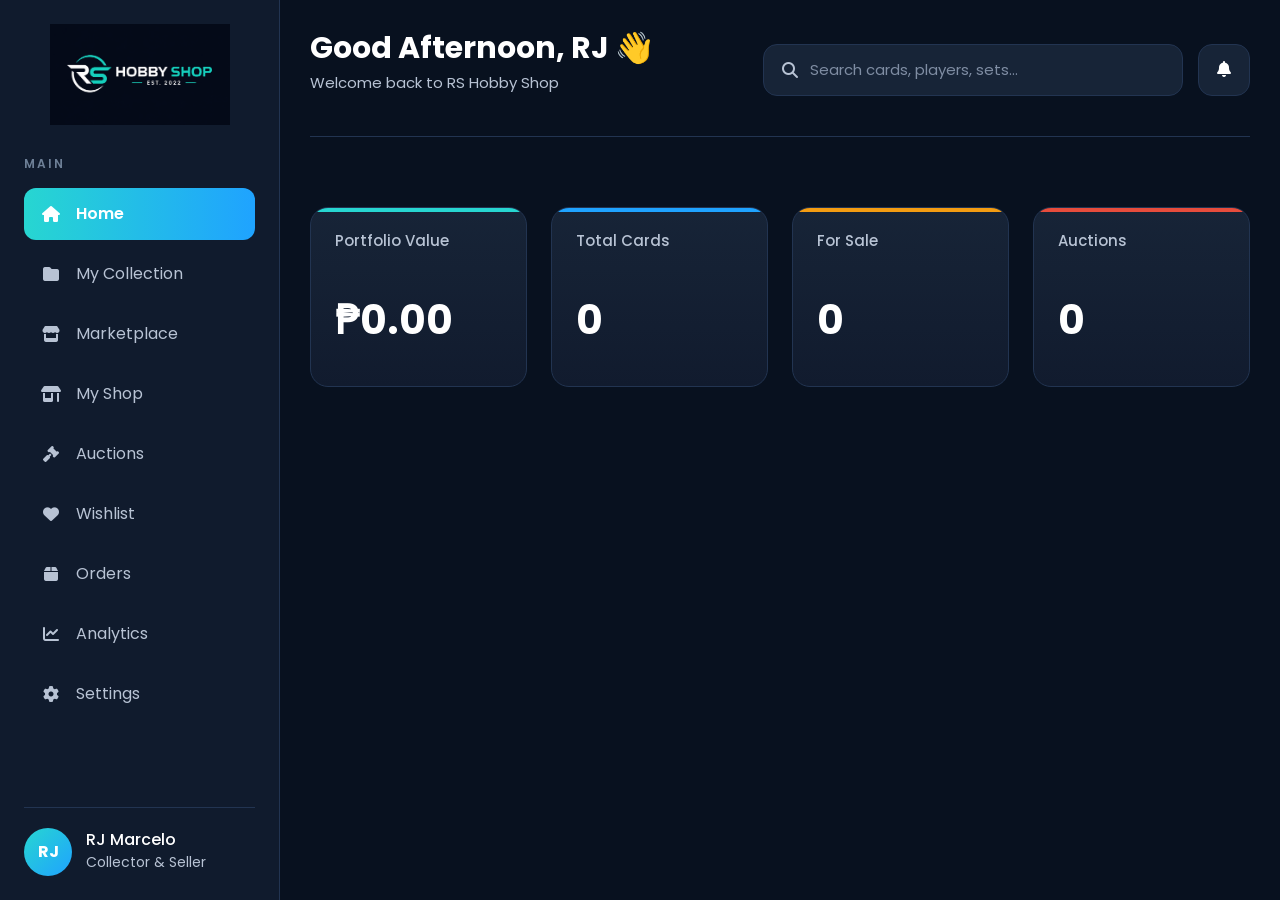
==== index.html @ eaac7795 "Initial commit" ====
<!DOCTYPE html>
<html lang="en">

<head>

    <meta charset="UTF-8">
    <meta name="viewport" content="width=device-width, initial-scale=1">

    <title>RS Hobby Shop</title>

    <!-- Bootstrap -->

    <link href="https://cdn.jsdelivr.net/npm/bootstrap@5.3.7/dist/css/bootstrap.min.css" rel="stylesheet">

    <!-- Google Font -->

    <link rel="preconnect" href="https://fonts.googleapis.com">
    <link rel="preconnect" href="https://fonts.gstatic.com" crossorigin>

    <link href="https://fonts.googleapis.com/css2?family=Poppins:wght@300;400;500;600;700&display=swap"
        rel="stylesheet">

    <!-- Font Awesome -->

    <link rel="stylesheet"
        href="https://cdnjs.cloudflare.com/ajax/libs/font-awesome/6.7.2/css/all.min.css">

    <!-- Custom CSS -->

    <link rel="stylesheet" href="css/style.css">

</head>

<body>

<div class="app">

    <!-- ========================= -->
    <!-- SIDEBAR                   -->
    <!-- ========================= -->

    <aside class="sidebar">

        <div class="logo text-center">

            <img src="images/logos/logo.png" alt="RS Hobby Shop">

        </div>

        <div class="menu-label">
            MAIN
        </div>

        <nav>

            <a class="active" href="#">
                <i class="fa-solid fa-house"></i>
                <span>Home</span>
            </a>

            <a href="pages/collection.html">
                <i class="fa-solid fa-folder"></i>
                <span>My Collection</span>
            </a>

            <a href="#">
                <i class="fa-solid fa-store"></i>
                <span>Marketplace</span>
            </a>

            <a href="#">
                <i class="fa-solid fa-shop"></i>
                <span>My Shop</span>
            </a>

            <a href="#">
                <i class="fa-solid fa-gavel"></i>
                <span>Auctions</span>
            </a>

            <a href="#">
                <i class="fa-solid fa-heart"></i>
                <span>Wishlist</span>
            </a>

            <a href="#">
                <i class="fa-solid fa-box"></i>
                <span>Orders</span>
            </a>

            <a href="#">
                <i class="fa-solid fa-chart-line"></i>
                <span>Analytics</span>
            </a>

            <a href="#">
                <i class="fa-solid fa-gear"></i>
                <span>Settings</span>
            </a>

        </nav>

        <div class="profile">

            <div class="profile-avatar">
                RJ
            </div>

            <div>

                <h6>RJ Marcelo</h6>

                <small>Collector & Seller</small>

            </div>

        </div>

    </aside>

    <!-- ========================= -->
    <!-- MAIN CONTENT              -->
    <!-- ========================= -->

    <main class="main-content">

        <!-- TOP BAR -->

        <header class="topbar">

            <div>

                <h2>Good Afternoon, RJ 👋</h2>

                <p>Welcome back to RS Hobby Shop</p>

            </div>

            <div class="top-right">

                <div class="search-box">

                    <i class="fa-solid fa-magnifying-glass"></i>

                    <input
                        type="text"
                        placeholder="Search cards, players, sets...">

                </div>

                <button class="notify">

                    <i class="fa-solid fa-bell"></i>

                </button>

            </div>

        </header>

        <!-- DASHBOARD -->

        <section class="dashboard">

            <div class="row g-4">

                <div class="col-lg-3">

                    <div class="stat-card">

                        <h5>Portfolio Value</h5>

                        <h2>₱0.00</h2>

                    </div>

                </div>

                <div class="col-lg-3">

                    <div class="stat-card">

                        <h5>Total Cards</h5>

                        <h2>0</h2>

                    </div>

                </div>

                <div class="col-lg-3">

                    <div class="stat-card">

                        <h5>For Sale</h5>

                        <h2>0</h2>

                    </div>

                </div>

                <div class="col-lg-3">

                    <div class="stat-card">

                        <h5>Auctions</h5>

                        <h2>0</h2>

                    </div>

                </div>

            </div>

        </section>

    </main>

</div>

<script src="https://cdn.jsdelivr.net/npm/bootstrap@5.3.7/dist/js/bootstrap.bundle.min.js"></script>

<script src="js/app.js"></script>

</body>

</html>
---- css/style.css ----
/* ======================================================
   RS Hobby Shop v0.1
   Main Stylesheet
====================================================== */

@import url("sidebar.css");
@import url("header.css");
@import url("dashboard.css");
@import url("responsive.css");

:root{

    --bg:#08111F;

    --sidebar:#101B2D;

    --card:#172437;

    --border:#223451;

    --primary:#27D6D1;

    --secondary:#1FA3FF;

    --text:#FFFFFF;

    --text-light:#B8C3D4;

}

*{

    margin:0;

    padding:0;

    box-sizing:border-box;

}

html,
body{

    height:100%;

}

body{

    background:var(--bg);

    color:var(--text);

    font-family:'Poppins',sans-serif;

}

.app{

    display:flex;

    min-height:100vh;

}
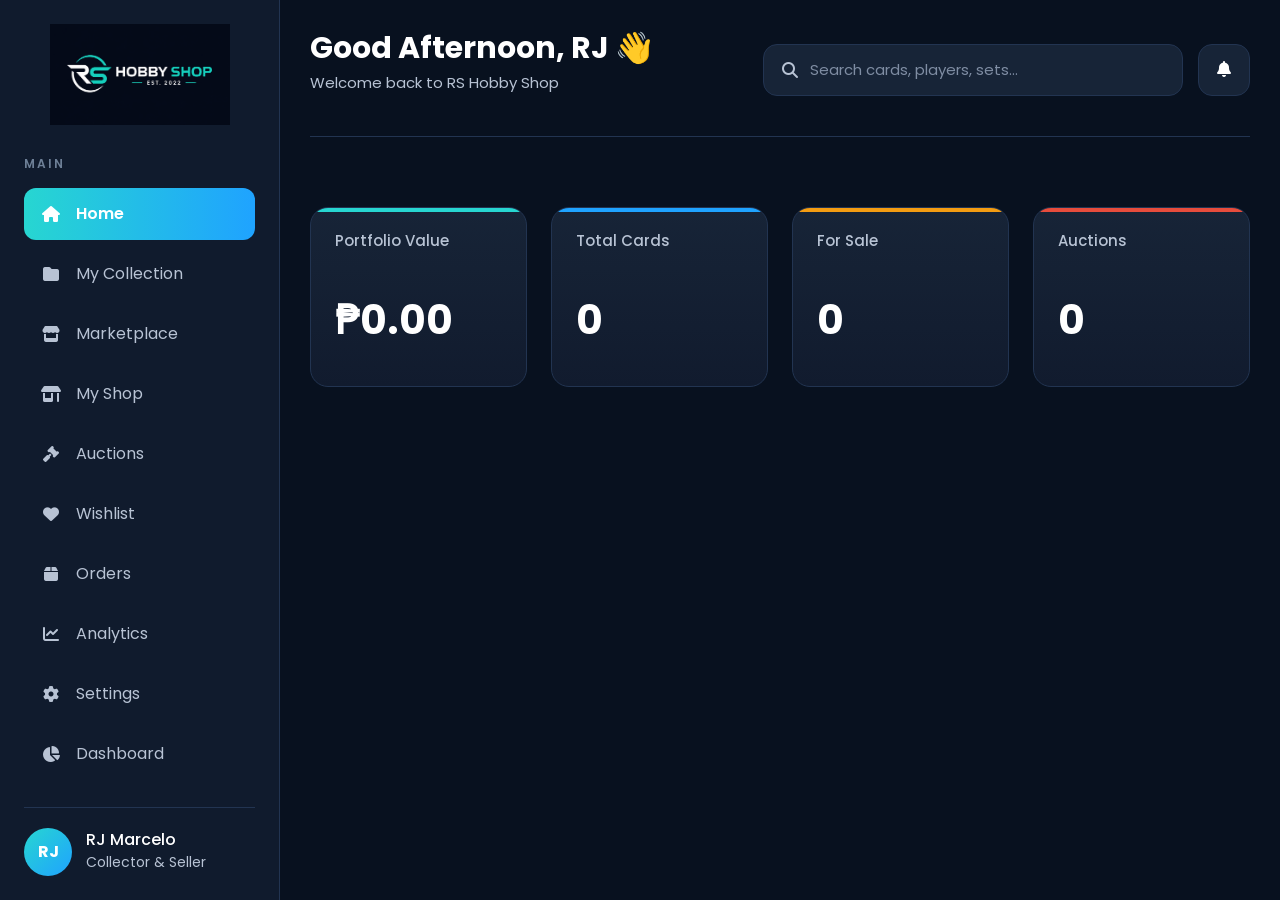
==== commit 03a72965: "Add files via upload" ====
--- a/index.html
+++ b/index.html
@@ -1,229 +1,238 @@
-<!DOCTYPE html>
-<html lang="en">
-
-<head>
-
-    <meta charset="UTF-8">
-    <meta name="viewport" content="width=device-width, initial-scale=1">
-
-    <title>RS Hobby Shop</title>
-
-    <!-- Bootstrap -->
-
-    <link href="https://cdn.jsdelivr.net/npm/bootstrap@5.3.7/dist/css/bootstrap.min.css" rel="stylesheet">
-
-    <!-- Google Font -->
-
-    <link rel="preconnect" href="https://fonts.googleapis.com">
-    <link rel="preconnect" href="https://fonts.gstatic.com" crossorigin>
-
-    <link href="https://fonts.googleapis.com/css2?family=Poppins:wght@300;400;500;600;700&display=swap"
-        rel="stylesheet">
-
-    <!-- Font Awesome -->
-
-    <link rel="stylesheet"
-        href="https://cdnjs.cloudflare.com/ajax/libs/font-awesome/6.7.2/css/all.min.css">
-
-    <!-- Custom CSS -->
-
-    <link rel="stylesheet" href="css/style.css">
-
-</head>
-
-<body>
-
-<div class="app">
-
-    <!-- ========================= -->
-    <!-- SIDEBAR                   -->
-    <!-- ========================= -->
-
-    <aside class="sidebar">
-
-        <div class="logo text-center">
-
-            <img src="images/logos/logo.png" alt="RS Hobby Shop">
-
-        </div>
-
-        <div class="menu-label">
-            MAIN
-        </div>
-
-        <nav>
-
-            <a class="active" href="#">
-                <i class="fa-solid fa-house"></i>
-                <span>Home</span>
-            </a>
-
-            <a href="pages/collection.html">
-                <i class="fa-solid fa-folder"></i>
-                <span>My Collection</span>
-            </a>
-
-            <a href="#">
-                <i class="fa-solid fa-store"></i>
-                <span>Marketplace</span>
-            </a>
-
-            <a href="#">
-                <i class="fa-solid fa-shop"></i>
-                <span>My Shop</span>
-            </a>
-
-            <a href="#">
-                <i class="fa-solid fa-gavel"></i>
-                <span>Auctions</span>
-            </a>
-
-            <a href="#">
-                <i class="fa-solid fa-heart"></i>
-                <span>Wishlist</span>
-            </a>
-
-            <a href="#">
-                <i class="fa-solid fa-box"></i>
-                <span>Orders</span>
-            </a>
-
-            <a href="#">
-                <i class="fa-solid fa-chart-line"></i>
-                <span>Analytics</span>
-            </a>
-
-            <a href="#">
-                <i class="fa-solid fa-gear"></i>
-                <span>Settings</span>
-            </a>
-
-        </nav>
-
-        <div class="profile">
-
-            <div class="profile-avatar">
-                RJ
-            </div>
-
-            <div>
-
-                <h6>RJ Marcelo</h6>
-
-                <small>Collector & Seller</small>
-
-            </div>
-
-        </div>
-
-    </aside>
-
-    <!-- ========================= -->
-    <!-- MAIN CONTENT              -->
-    <!-- ========================= -->
-
-    <main class="main-content">
-
-        <!-- TOP BAR -->
-
-        <header class="topbar">
-
-            <div>
-
-                <h2>Good Afternoon, RJ 👋</h2>
-
-                <p>Welcome back to RS Hobby Shop</p>
-
-            </div>
-
-            <div class="top-right">
-
-                <div class="search-box">
-
-                    <i class="fa-solid fa-magnifying-glass"></i>
-
+<!DOCTYPE html>
+<html lang="en">
+
+<head>
+
+    <meta charset="UTF-8">
+    <meta name="viewport" content="width=device-width, initial-scale=1">
+
+    <title>RS Hobby Shop</title>
+
+    <!-- Bootstrap -->
+
+    <link href="https://cdn.jsdelivr.net/npm/bootstrap@5.3.7/dist/css/bootstrap.min.css" rel="stylesheet">
+
+    <!-- Google Font -->
+
+    <link rel="preconnect" href="https://fonts.googleapis.com">
+    <link rel="preconnect" href="https://fonts.gstatic.com" crossorigin>
+
+    <link href="https://fonts.googleapis.com/css2?family=Poppins:wght@300;400;500;600;700&display=swap"
+        rel="stylesheet">
+
+    <!-- Font Awesome -->
+
+    <link rel="stylesheet"
+        href="https://cdnjs.cloudflare.com/ajax/libs/font-awesome/6.7.2/css/all.min.css">
+
+    <!-- Custom CSS -->
+
+    <link rel="stylesheet" href="css/style.css">
+
+</head>
+
+<body>
+
+<div class="app">
+
+    <!-- ========================= -->
+    <!-- SIDEBAR                   -->
+    <!-- ========================= -->
+
+    <aside class="sidebar">
+
+        <div class="logo text-center">
+
+            <img src="images/logos/logo.png" alt="RS Hobby Shop">
+
+        </div>
+
+        <div class="menu-label">
+            MAIN
+        </div>
+
+        <nav>
+
+            <a class="active" href="index.html">
+                <i class="fa-solid fa-house"></i>
+                <span>Home</span>
+            </a>
+
+            <a href="pages/collection.html">
+                <i class="fa-solid fa-folder"></i>
+                <span>My Collection</span>
+            </a>
+
+            <a href="pages/marketplace.html">
+                <i class="fa-solid fa-store"></i>
+                <span>Marketplace</span>
+            </a>
+
+            <a href="pages/myshop.html">
+                <i class="fa-solid fa-shop"></i>
+                <span>My Shop</span>
+            </a>
+
+            <a href="pages/auctions.html">
+                <i class="fa-solid fa-gavel"></i>
+                <span>Auctions</span>
+            </a>
+
+            <a href="pages/wishlist.html">
+                <i class="fa-solid fa-heart"></i>
+                <span>Wishlist</span>
+            </a>
+
+            <a href="pages/orders.html">
+                <i class="fa-solid fa-box"></i>
+                <span>Orders</span>
+            </a>
+
+            <a href="pages/analytics.html">
+                <i class="fa-solid fa-chart-line"></i>
+                <span>Analytics</span>
+            </a>
+
+            <a href="pages/settings.html">
+                <i class="fa-solid fa-cog"></i>
+                <span>Settings</span>
+            </a>
+
+            <a href="pages/dashboard.html">
+                <i class="fa-solid fa-chart-pie"></i>
+                <span>Dashboard</span>
+            </a>
+
+        </nav>
+
+        <div class="profile">
+
+            <div class="profile-avatar">
+                RJ
+            </div>
+
+            <div>
+
+                <h6>RJ Marcelo</h6>
+
+                <small>Collector & Seller</small>
+
+            </div>
+
+        </div>
+
+    </aside>
+
+    <!-- ========================= -->
+    <!-- MAIN CONTENT              -->
+    <!-- ========================= -->
+
+    <main class="main-content">
+
+        <!-- TOP BAR -->
+
+        <header class="topbar">
+
+            <div>
+
+                <h2>Good Afternoon, RJ 👋</h2>
+
+                <p>Welcome back to RS Hobby Shop</p>
+
+            </div>
+
+            <div class="top-right">
+
+                <div class="search-box">
+
+                    <i class="fa-solid fa-magnifying-glass"></i>
+
                     <input
-                        type="text"
-                        placeholder="Search cards, players, sets...">
-
-                </div>
-
-                <button class="notify">
-
-                    <i class="fa-solid fa-bell"></i>
-
+                        id="homeSearch"
+                        type="text"
+                        placeholder="Search cards, players, sets...">
+
+                </div>
+
+                <button id="homeNotifications" class="notify" type="button" aria-label="Show recent activity">
+
+                    <i class="fa-solid fa-bell"></i>
+
                 </button>
-
-            </div>
-
+
+            </div>
+
         </header>
 
-        <!-- DASHBOARD -->
-
-        <section class="dashboard">
-
-            <div class="row g-4">
-
-                <div class="col-lg-3">
-
-                    <div class="stat-card">
-
-                        <h5>Portfolio Value</h5>
-
-                        <h2>₱0.00</h2>
-
-                    </div>
-
-                </div>
-
-                <div class="col-lg-3">
-
-                    <div class="stat-card">
-
-                        <h5>Total Cards</h5>
-
-                        <h2>0</h2>
-
-                    </div>
-
-                </div>
-
-                <div class="col-lg-3">
-
-                    <div class="stat-card">
-
-                        <h5>For Sale</h5>
-
-                        <h2>0</h2>
-
-                    </div>
-
-                </div>
-
-                <div class="col-lg-3">
-
-                    <div class="stat-card">
-
-                        <h5>Auctions</h5>
-
-                        <h2>0</h2>
-
-                    </div>
-
-                </div>
-
-            </div>
-
-        </section>
-
-    </main>
-
-</div>
-
-<script src="https://cdn.jsdelivr.net/npm/bootstrap@5.3.7/dist/js/bootstrap.bundle.min.js"></script>
-
-<script src="js/app.js"></script>
-
-</body>
-
-</html>+        <div id="homeActivity" class="card bg-dark border-secondary mb-4 d-none"><div class="card-body"><div class="d-flex justify-content-between"><h6>Recent Activity</h6><button id="closeHomeActivity" class="btn-close btn-close-white"></button></div><div id="homeActivityList" class="small text-muted"></div></div></div>
+
+        <!-- DASHBOARD -->
+
+        <section class="dashboard">
+
+            <div class="row g-4">
+
+                <div class="col-lg-3">
+
+                    <div class="stat-card">
+
+                        <h5>Portfolio Value</h5>
+
+                        <h2 id="homePortfolioValue">₱0.00</h2>
+
+                    </div>
+
+                </div>
+
+                <div class="col-lg-3">
+
+                    <div class="stat-card">
+
+                        <h5>Total Cards</h5>
+
+                        <h2 id="homeTotalCards">0</h2>
+
+                    </div>
+
+                </div>
+
+                <div class="col-lg-3">
+
+                    <div class="stat-card">
+
+                        <h5>For Sale</h5>
+
+                        <h2 id="homeForSaleCount">0</h2>
+
+                    </div>
+
+                </div>
+
+                <div class="col-lg-3">
+
+                    <div class="stat-card">
+
+                        <h5>Auctions</h5>
+
+                        <h2 id="homeAuctionCount">0</h2>
+
+                    </div>
+
+                </div>
+
+            </div>
+
+        </section>
+
+    </main>
+
+</div>
+
+<script src="https://cdn.jsdelivr.net/npm/bootstrap@5.3.7/dist/js/bootstrap.bundle.min.js"></script>
+
+<script src="js/storage.js"></script>
+<script src="js/app.js"></script>
+
+</body>
+
+</html>
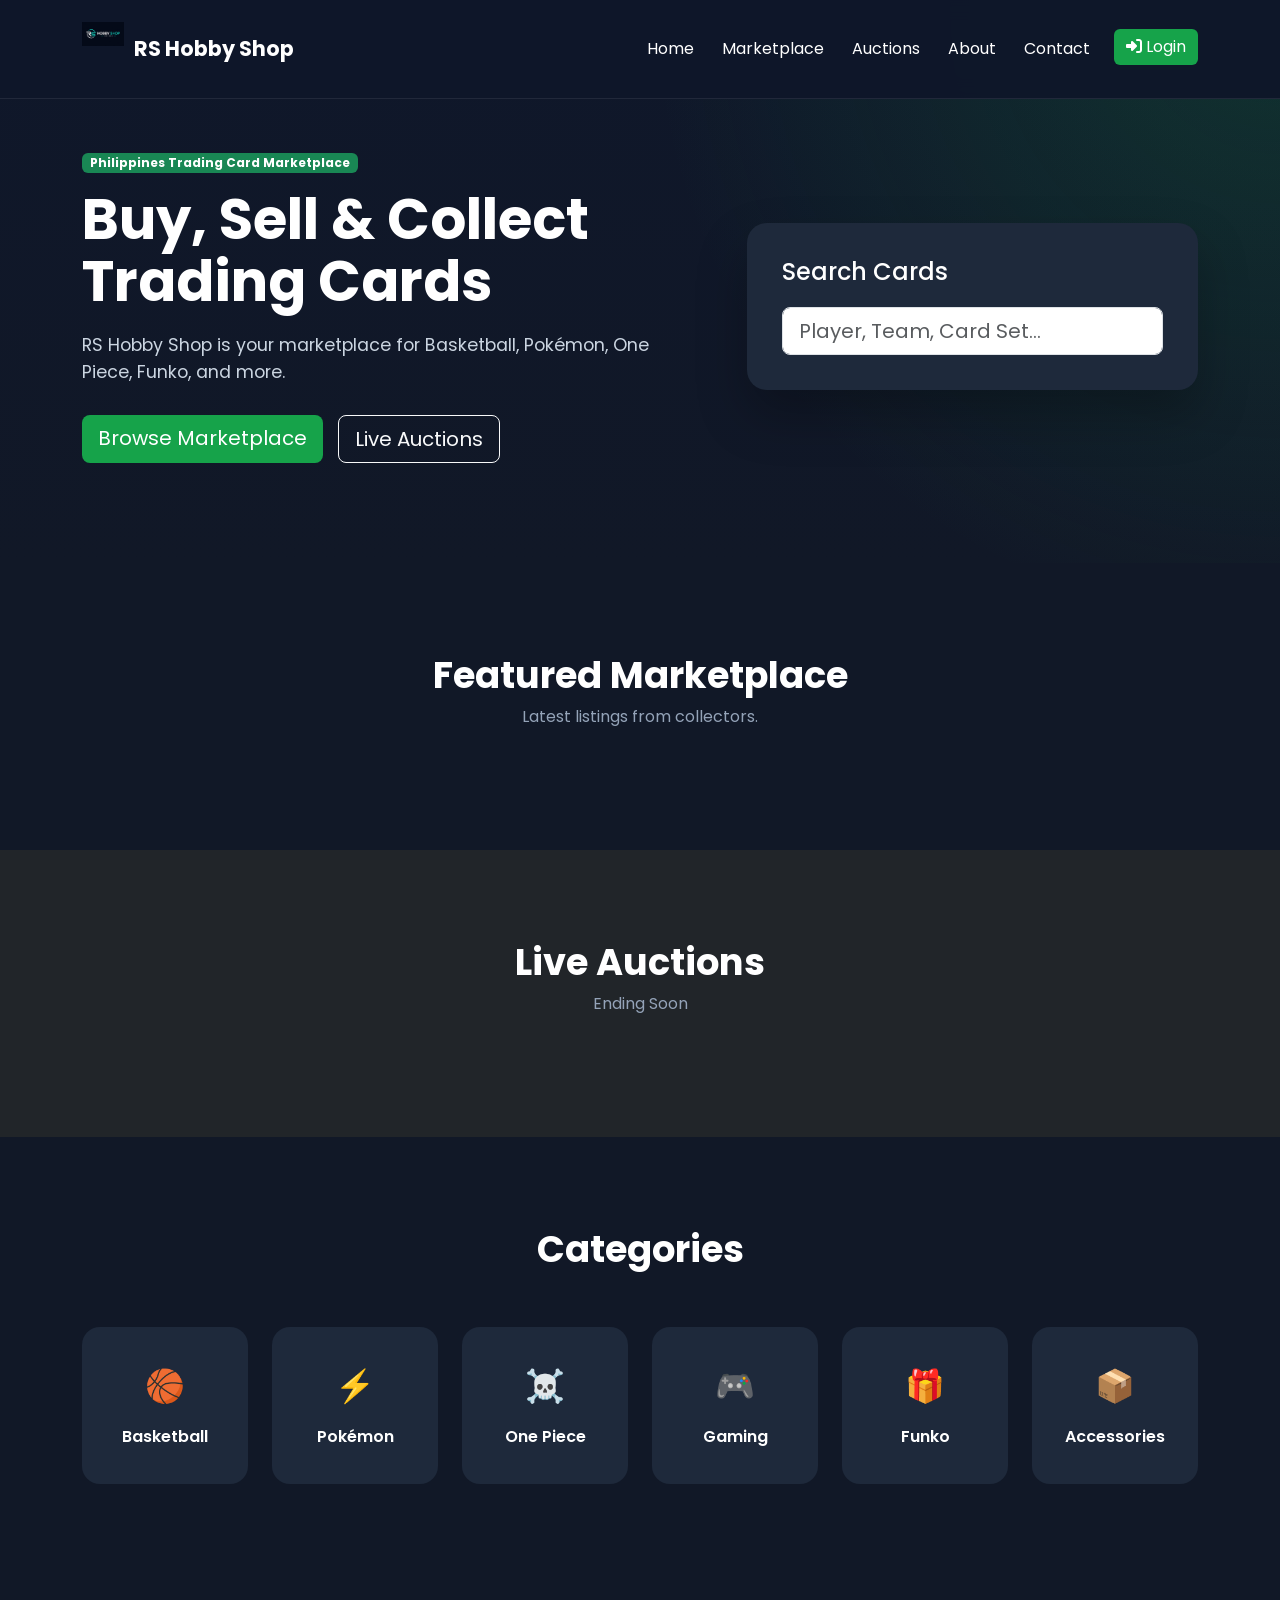
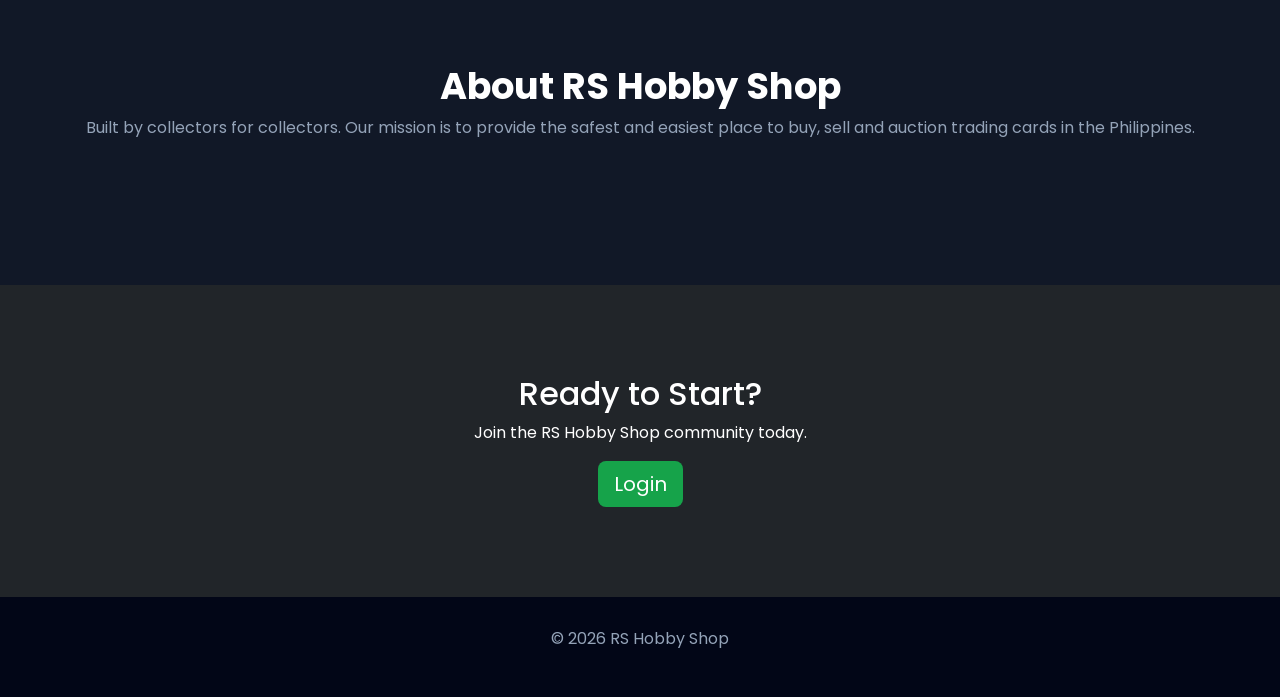
==== commit b38a5535: "Continue RS Hobby Shop development" ====
--- a/index.html
+++ b/index.html
@@ -1,238 +1,408 @@
-<!DOCTYPE html>
-<html lang="en">
-
-<head>
-
-    <meta charset="UTF-8">
-    <meta name="viewport" content="width=device-width, initial-scale=1">
-
-    <title>RS Hobby Shop</title>
-
-    <!-- Bootstrap -->
-
-    <link href="https://cdn.jsdelivr.net/npm/bootstrap@5.3.7/dist/css/bootstrap.min.css" rel="stylesheet">
-
-    <!-- Google Font -->
-
-    <link rel="preconnect" href="https://fonts.googleapis.com">
-    <link rel="preconnect" href="https://fonts.gstatic.com" crossorigin>
-
-    <link href="https://fonts.googleapis.com/css2?family=Poppins:wght@300;400;500;600;700&display=swap"
-        rel="stylesheet">
-
-    <!-- Font Awesome -->
-
-    <link rel="stylesheet"
-        href="https://cdnjs.cloudflare.com/ajax/libs/font-awesome/6.7.2/css/all.min.css">
-
-    <!-- Custom CSS -->
-
-    <link rel="stylesheet" href="css/style.css">
-
-</head>
-
-<body>
-
-<div class="app">
-
-    <!-- ========================= -->
-    <!-- SIDEBAR                   -->
-    <!-- ========================= -->
-
-    <aside class="sidebar">
-
-        <div class="logo text-center">
-
-            <img src="images/logos/logo.png" alt="RS Hobby Shop">
-
-        </div>
-
-        <div class="menu-label">
-            MAIN
-        </div>
-
-        <nav>
-
-            <a class="active" href="index.html">
-                <i class="fa-solid fa-house"></i>
-                <span>Home</span>
-            </a>
-
-            <a href="pages/collection.html">
-                <i class="fa-solid fa-folder"></i>
-                <span>My Collection</span>
-            </a>
-
-            <a href="pages/marketplace.html">
-                <i class="fa-solid fa-store"></i>
-                <span>Marketplace</span>
-            </a>
-
-            <a href="pages/myshop.html">
-                <i class="fa-solid fa-shop"></i>
-                <span>My Shop</span>
-            </a>
-
-            <a href="pages/auctions.html">
-                <i class="fa-solid fa-gavel"></i>
-                <span>Auctions</span>
-            </a>
-
-            <a href="pages/wishlist.html">
-                <i class="fa-solid fa-heart"></i>
-                <span>Wishlist</span>
-            </a>
-
-            <a href="pages/orders.html">
-                <i class="fa-solid fa-box"></i>
-                <span>Orders</span>
-            </a>
-
-            <a href="pages/analytics.html">
-                <i class="fa-solid fa-chart-line"></i>
-                <span>Analytics</span>
-            </a>
-
-            <a href="pages/settings.html">
-                <i class="fa-solid fa-cog"></i>
-                <span>Settings</span>
-            </a>
-
-            <a href="pages/dashboard.html">
-                <i class="fa-solid fa-chart-pie"></i>
-                <span>Dashboard</span>
-            </a>
-
-        </nav>
-
-        <div class="profile">
-
-            <div class="profile-avatar">
-                RJ
-            </div>
-
-            <div>
-
-                <h6>RJ Marcelo</h6>
-
-                <small>Collector & Seller</small>
-
-            </div>
-
-        </div>
-
-    </aside>
-
-    <!-- ========================= -->
-    <!-- MAIN CONTENT              -->
-    <!-- ========================= -->
-
-    <main class="main-content">
-
-        <!-- TOP BAR -->
-
-        <header class="topbar">
-
-            <div>
-
-                <h2>Good Afternoon, RJ 👋</h2>
-
-                <p>Welcome back to RS Hobby Shop</p>
-
-            </div>
-
-            <div class="top-right">
-
-                <div class="search-box">
-
-                    <i class="fa-solid fa-magnifying-glass"></i>
-
-                    <input
-                        id="homeSearch"
-                        type="text"
-                        placeholder="Search cards, players, sets...">
-
-                </div>
-
-                <button id="homeNotifications" class="notify" type="button" aria-label="Show recent activity">
-
-                    <i class="fa-solid fa-bell"></i>
-
-                </button>
-
-            </div>
-
-        </header>
-
-        <div id="homeActivity" class="card bg-dark border-secondary mb-4 d-none"><div class="card-body"><div class="d-flex justify-content-between"><h6>Recent Activity</h6><button id="closeHomeActivity" class="btn-close btn-close-white"></button></div><div id="homeActivityList" class="small text-muted"></div></div></div>
-
-        <!-- DASHBOARD -->
-
-        <section class="dashboard">
-
-            <div class="row g-4">
-
-                <div class="col-lg-3">
-
-                    <div class="stat-card">
-
-                        <h5>Portfolio Value</h5>
-
-                        <h2 id="homePortfolioValue">₱0.00</h2>
-
-                    </div>
-
-                </div>
-
-                <div class="col-lg-3">
-
-                    <div class="stat-card">
-
-                        <h5>Total Cards</h5>
-
-                        <h2 id="homeTotalCards">0</h2>
-
-                    </div>
-
-                </div>
-
-                <div class="col-lg-3">
-
-                    <div class="stat-card">
-
-                        <h5>For Sale</h5>
-
-                        <h2 id="homeForSaleCount">0</h2>
-
-                    </div>
-
-                </div>
-
-                <div class="col-lg-3">
-
-                    <div class="stat-card">
-
-                        <h5>Auctions</h5>
-
-                        <h2 id="homeAuctionCount">0</h2>
-
-                    </div>
-
-                </div>
-
-            </div>
-
-        </section>
-
-    </main>
-
-</div>
-
-<script src="https://cdn.jsdelivr.net/npm/bootstrap@5.3.7/dist/js/bootstrap.bundle.min.js"></script>
-
-<script src="js/storage.js"></script>
-<script src="js/app.js"></script>
-
-</body>
-
-</html>
+<!DOCTYPE html>
+<html lang="en">
+
+<head>
+    <meta charset="UTF-8">
+    <meta name="viewport" content="width=device-width, initial-scale=1.0">
+
+    <title>RS Hobby Shop</title>
+
+    <!-- Bootstrap -->
+    <link href="https://cdn.jsdelivr.net/npm/bootstrap@5.3.7/dist/css/bootstrap.min.css" rel="stylesheet">
+
+    <!-- Google Font -->
+    <link rel="preconnect" href="https://fonts.googleapis.com">
+    <link rel="preconnect" href="https://fonts.gstatic.com" crossorigin>
+
+    <link href="https://fonts.googleapis.com/css2?family=Poppins:wght@300;400;500;600;700&display=swap"
+        rel="stylesheet">
+
+    <!-- Font Awesome -->
+    <link rel="stylesheet"
+        href="https://cdnjs.cloudflare.com/ajax/libs/font-awesome/6.7.2/css/all.min.css">
+
+    <!-- Existing Styles -->
+    <link rel="stylesheet" href="css/style.css">
+
+    <!-- Public Styles -->
+    <link rel="stylesheet" href="css/public.css">
+</head>
+
+<body>
+
+    <!-- ================= NAVBAR ================= -->
+
+    <nav class="navbar navbar-expand-lg navbar-dark fixed-top rs-navbar">
+
+        <div class="container">
+
+            <a class="navbar-brand fw-bold" href="index.html">
+
+                <img src="images/logos/logo.png"
+                    alt="RS Hobby Shop"
+                    class="logo">
+
+                RS Hobby Shop
+
+            </a>
+
+            <button class="navbar-toggler"
+                type="button"
+                data-bs-toggle="collapse"
+                data-bs-target="#mainNavbar">
+
+                <span class="navbar-toggler-icon"></span>
+
+            </button>
+
+            <div class="collapse navbar-collapse"
+                id="mainNavbar">
+
+                <ul class="navbar-nav ms-auto">
+
+                    <li class="nav-item">
+                        <a class="nav-link active"
+                            href="index.html">
+                            Home
+                        </a>
+                    </li>
+
+                    <li class="nav-item">
+                        <a class="nav-link"
+                            href="marketplace.html">
+                            Marketplace
+                        </a>
+                    </li>
+
+                    <li class="nav-item">
+                        <a class="nav-link"
+                            href="auctions.html">
+                            Auctions
+                        </a>
+                    </li>
+
+                    <li class="nav-item">
+                        <a class="nav-link"
+                            href="#about">
+                            About
+                        </a>
+                    </li>
+
+                    <li class="nav-item">
+                        <a class="nav-link"
+                            href="#contact">
+                            Contact
+                        </a>
+                    </li>
+
+                    <li class="nav-item ms-lg-3">
+
+                        <a class="btn btn-success"
+                            href="admin.html">
+
+                            <i class="fa-solid fa-right-to-bracket"></i>
+
+                            Login
+
+                        </a>
+
+                    </li>
+
+                </ul>
+
+            </div>
+
+        </div>
+
+    </nav>
+
+    <!-- ================= HERO ================= -->
+
+    <section class="hero">
+
+        <div class="container">
+
+            <div class="row align-items-center">
+
+                <div class="col-lg-7">
+
+                    <span class="badge bg-success mb-3">
+
+                        Philippines Trading Card Marketplace
+
+                    </span>
+
+                    <h1>
+
+                        Buy, Sell & Collect
+                        Trading Cards
+
+                    </h1>
+
+                    <p>
+
+                        RS Hobby Shop is your marketplace for
+                        Basketball, Pokémon, One Piece,
+                        Funko, and more.
+
+                    </p>
+
+                    <div class="hero-buttons">
+
+                        <a href="marketplace.html"
+                            class="btn btn-success btn-lg">
+
+                            Browse Marketplace
+
+                        </a>
+
+                        <a href="auctions.html"
+                            class="btn btn-outline-light btn-lg">
+
+                            Live Auctions
+
+                        </a>
+
+                    </div>
+
+                </div>
+
+                <div class="col-lg-5">
+
+                    <div class="hero-card">
+
+                        <h4>
+
+                            Search Cards
+
+                        </h4>
+
+                        <input
+                            id="searchBox"
+                            class="form-control form-control-lg"
+                            placeholder="Player, Team, Card Set...">
+
+                    </div>
+
+                </div>
+
+            </div>
+
+        </div>
+
+    </section>
+
+    <!-- ================= MARKETPLACE ================= -->
+
+    <section id="marketplacePreview"
+        class="section-space">
+
+        <div class="container">
+
+            <div class="section-title">
+
+                <h2>
+
+                    Featured Marketplace
+
+                </h2>
+
+                <p>
+
+                    Latest listings from collectors.
+
+                </p>
+
+            </div>
+
+            <div id="marketplaceCards"
+                class="row g-4">
+
+            </div>
+
+        </div>
+
+    </section>
+
+    <!-- ================= AUCTIONS ================= -->
+
+    <section id="auctionPreview"
+        class="section-space bg-dark">
+
+        <div class="container">
+
+            <div class="section-title">
+
+                <h2>
+
+                    Live Auctions
+
+                </h2>
+
+                <p>
+
+                    Ending Soon
+
+                </p>
+
+            </div>
+
+            <div id="auctionCards"
+                class="row g-4">
+
+            </div>
+
+        </div>
+
+    </section>
+
+    <!-- ================= CATEGORIES ================= -->
+
+    <section class="section-space">
+
+        <div class="container">
+
+            <div class="section-title">
+
+                <h2>
+
+                    Categories
+
+                </h2>
+
+            </div>
+
+            <div class="row g-4">
+
+                <div class="col-md-4 col-lg-2">
+                    <div class="category-box">
+                        🏀
+                        <span>Basketball</span>
+                    </div>
+                </div>
+
+                <div class="col-md-4 col-lg-2">
+                    <div class="category-box">
+                        ⚡
+                        <span>Pokémon</span>
+                    </div>
+                </div>
+
+                <div class="col-md-4 col-lg-2">
+                    <div class="category-box">
+                        ☠️
+                        <span>One Piece</span>
+                    </div>
+                </div>
+
+                <div class="col-md-4 col-lg-2">
+                    <div class="category-box">
+                        🎮
+                        <span>Gaming</span>
+                    </div>
+                </div>
+
+                <div class="col-md-4 col-lg-2">
+                    <div class="category-box">
+                        🎁
+                        <span>Funko</span>
+                    </div>
+                </div>
+
+                <div class="col-md-4 col-lg-2">
+                    <div class="category-box">
+                        📦
+                        <span>Accessories</span>
+                    </div>
+                </div>
+
+            </div>
+
+        </div>
+
+    </section>
+
+    <!-- ================= ABOUT ================= -->
+
+    <section id="about"
+        class="section-space">
+
+        <div class="container">
+
+            <div class="section-title">
+
+                <h2>
+
+                    About RS Hobby Shop
+
+                </h2>
+
+                <p>
+
+                    Built by collectors for collectors.
+
+                    Our mission is to provide the safest and
+                    easiest place to buy, sell and auction
+                    trading cards in the Philippines.
+
+                </p>
+
+            </div>
+
+        </div>
+
+    </section>
+
+    <!-- ================= CONTACT ================= -->
+
+    <section id="contact"
+        class="section-space bg-dark">
+
+        <div class="container text-center">
+
+            <h2>
+
+                Ready to Start?
+
+            </h2>
+
+            <p>
+
+                Join the RS Hobby Shop community today.
+
+            </p>
+
+            <a href="admin.html"
+                class="btn btn-success btn-lg">
+
+                Login
+
+            </a>
+
+        </div>
+
+    </section>
+
+    <!-- ================= FOOTER ================= -->
+
+    <footer>
+
+        <div class="container">
+
+            <p>
+
+                © 2026 RS Hobby Shop
+
+            </p>
+
+        </div>
+
+    </footer>
+
+    <script src="https://cdn.jsdelivr.net/npm/bootstrap@5.3.7/dist/js/bootstrap.bundle.min.js"></script>
+
+    <script src="js/public.js"></script>
+
+</body>
+
+</html>
--- a/css/style.css
+++ b/css/style.css
@@ -61,4 +61,73 @@
 
     min-height:100vh;
 
-}+}
+
+/* Bootstrap cards otherwise keep Bootstrap's dark-on-light text tokens.
+   Set the card theme once so every routed page stays readable in RS Hobby Shop's dark UI. */
+.card{
+    --bs-card-bg:var(--card);
+    --bs-card-color:var(--text);
+    --bs-card-cap-bg:transparent;
+    --bs-card-cap-color:var(--text);
+    background:var(--card);
+    color:var(--text);
+    border-color:var(--border);
+}
+
+.card .text-muted,
+.main-content .text-muted{
+    color:var(--text-light) !important;
+}
+
+.card .list-group-item{
+    color:var(--text);
+    border-color:var(--border) !important;
+}
+
+.main-content .form-control,
+.main-content .form-select{
+    background-color:#101b2d;
+    color:var(--text);
+    border-color:var(--border);
+}
+
+.main-content .form-control:focus,
+.main-content .form-select:focus{
+    background-color:#101b2d;
+    color:var(--text);
+    border-color:var(--primary);
+    box-shadow:0 0 0 .2rem rgba(39,214,209,.15);
+}
+
+.main-content .form-control::placeholder{
+    color:#91a0b7;
+}
+
+/* Chart.js needs a sized parent when maintainAspectRatio is disabled.
+   Without this boundary its resize observer can continually grow the canvas. */
+.analytics-chart-wrap{
+    position:relative;
+    height:280px;
+    min-height:280px;
+    max-height:280px;
+}
+
+.analytics-chart-wrap canvas{
+    display:block;
+    width:100% !important;
+    height:100% !important;
+    max-height:280px !important;
+}
+
+@media (max-width:576px){
+    .analytics-chart-wrap{
+        height:230px;
+        min-height:230px;
+        max-height:230px;
+    }
+
+    .analytics-chart-wrap canvas{
+        max-height:230px !important;
+    }
+}
--- a/css/public.css
+++ b/css/public.css
@@ -0,0 +1,243 @@
+/* ==========================================
+   RS Hobby Shop v2 - Public Website
+========================================== */
+
+:root{
+    --primary:#16a34a;
+    --secondary:#1f2937;
+    --dark:#0f172a;
+    --light:#f8fafc;
+    --gray:#94a3b8;
+}
+
+body{
+    font-family:'Poppins',sans-serif;
+    background:#111827;
+    color:#fff;
+    overflow-x:hidden;
+}
+
+/* ===========================
+   NAVBAR
+=========================== */
+
+.rs-navbar{
+    background:rgba(15,23,42,.95);
+    backdrop-filter:blur(10px);
+    border-bottom:1px solid rgba(255,255,255,.08);
+}
+
+.navbar-brand{
+    font-size:1.3rem;
+    font-weight:700;
+    display:flex;
+    align-items:center;
+    gap:10px;
+}
+
+.logo{
+    width:42px;
+    height:42px;
+    object-fit:contain;
+}
+
+.nav-link{
+    color:#fff!important;
+    margin-left:12px;
+    transition:.25s;
+}
+
+.nav-link:hover{
+    color:var(--primary)!important;
+}
+
+/* ===========================
+   HERO
+=========================== */
+
+.hero{
+    padding:150px 0 100px;
+    background:
+    radial-gradient(circle at top right,#16a34a33,transparent 45%),
+    linear-gradient(180deg,#0f172a,#111827);
+}
+
+.hero h1{
+    font-size:3.5rem;
+    font-weight:700;
+    line-height:1.1;
+    margin-bottom:20px;
+}
+
+.hero p{
+    color:#cbd5e1;
+    font-size:1.1rem;
+    max-width:600px;
+}
+
+.hero-buttons{
+    display:flex;
+    gap:15px;
+    flex-wrap:wrap;
+    margin-top:30px;
+}
+
+.hero-card{
+    background:#1e293b;
+    border-radius:20px;
+    padding:35px;
+    box-shadow:0 25px 50px rgba(0,0,0,.25);
+}
+
+.hero-card h4{
+    margin-bottom:20px;
+}
+
+/* ===========================
+   SECTION
+=========================== */
+
+.section-space{
+    padding:90px 0;
+}
+
+.section-title{
+    text-align:center;
+    margin-bottom:55px;
+}
+
+.section-title h2{
+    font-size:2.3rem;
+    font-weight:700;
+}
+
+.section-title p{
+    color:#94a3b8;
+}
+
+/* ===========================
+   CARD
+=========================== */
+
+.preview-card{
+    background:#1e293b;
+    border-radius:18px;
+    overflow:hidden;
+    transition:.25s;
+    height:100%;
+}
+
+.preview-card:hover{
+    transform:translateY(-6px);
+}
+
+.preview-image{
+    height:220px;
+    background:#334155;
+}
+
+.preview-body{
+    padding:20px;
+}
+
+.preview-title{
+    font-weight:600;
+    margin-bottom:8px;
+}
+
+.preview-price{
+    color:#22c55e;
+    font-weight:700;
+    font-size:1.2rem;
+}
+
+/* ===========================
+   CATEGORY
+=========================== */
+
+.category-box{
+    background:#1e293b;
+    border-radius:18px;
+    padding:35px 15px;
+    text-align:center;
+    font-size:2rem;
+    transition:.25s;
+    cursor:pointer;
+}
+
+.category-box span{
+    display:block;
+    margin-top:15px;
+    font-size:1rem;
+    font-weight:600;
+}
+
+.category-box:hover{
+    background:#16a34a;
+    transform:translateY(-6px);
+}
+
+/* ===========================
+   BUTTONS
+=========================== */
+
+.btn-success{
+    background:#16a34a;
+    border:none;
+}
+
+.btn-success:hover{
+    background:#15803d;
+}
+
+/* ===========================
+   FOOTER
+=========================== */
+
+footer{
+    background:#020617;
+    padding:30px 0;
+    text-align:center;
+    color:#94a3b8;
+}
+
+/* ===========================
+   RESPONSIVE
+=========================== */
+
+@media(max-width:992px){
+
+.hero{
+padding-top:120px;
+text-align:center;
+}
+
+.hero h1{
+font-size:2.5rem;
+}
+
+.hero-buttons{
+justify-content:center;
+}
+
+.hero-card{
+margin-top:40px;
+}
+
+}
+
+@media(max-width:768px){
+
+.hero h1{
+font-size:2rem;
+}
+
+.section-title h2{
+font-size:1.8rem;
+}
+
+.preview-image{
+height:180px;
+}
+
+}
